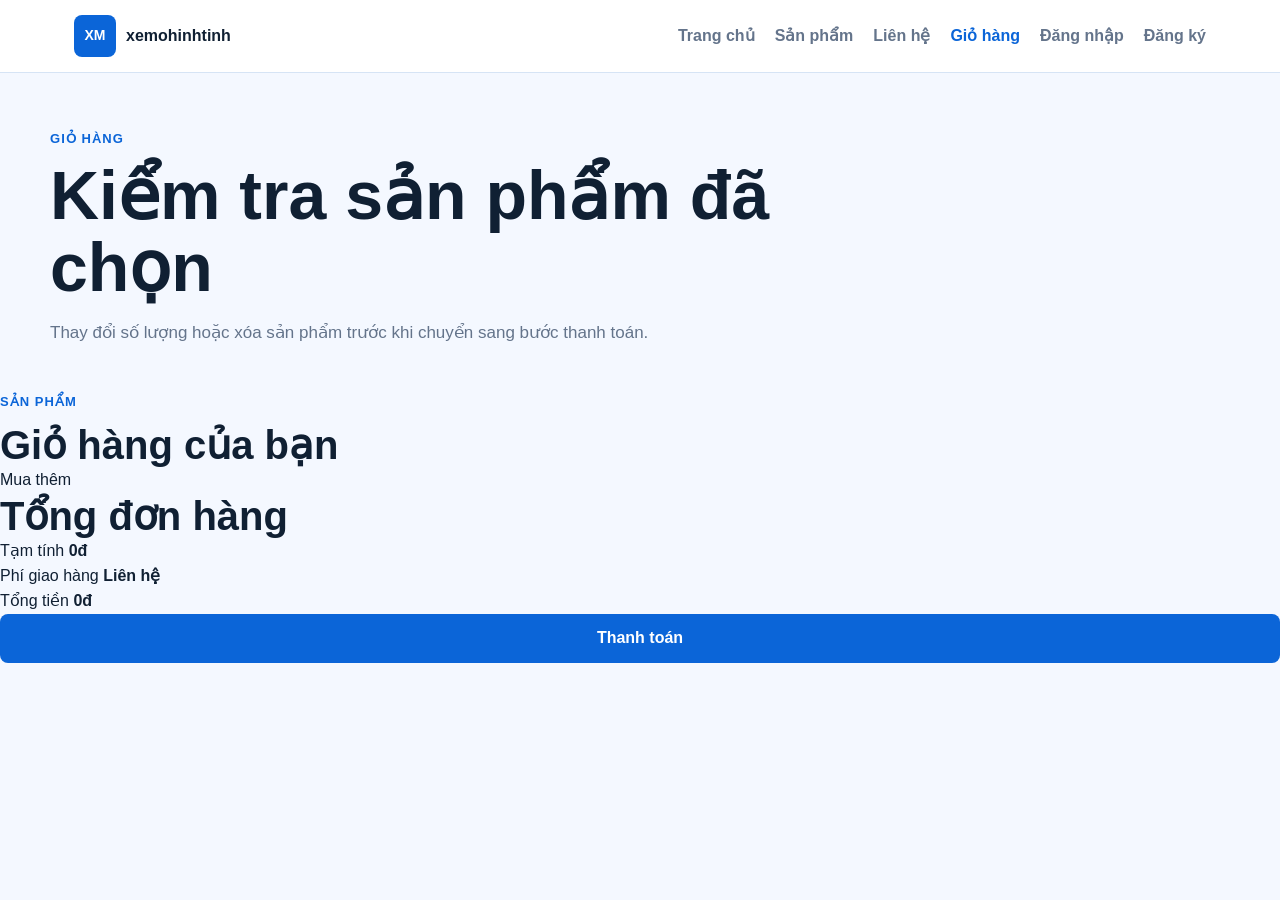
==== cart/index.html @ f3dd8140 "add cart feature" ====
<!DOCTYPE html>
<html lang="vi">
<head>
  <meta charset="UTF-8">
  <meta name="viewport" content="width=device-width, initial-scale=1.0">
  <title>Giỏ hàng - xemohinhtinh</title>
  <link rel="stylesheet" href="../css/style.css">
  <link rel="stylesheet" href="cart.css">
</head>
<body data-page="cart">
  <header class="site-header">
    <nav class="nav">
      <a class="brand" href="../home/index.html" aria-label="xemohinhtinh trang chủ">
        <span class="brand-mark">XM</span>
        <span>xemohinhtinh</span>
      </a>

      <button class="nav-toggle" type="button" aria-label="Mở menu" data-menu-toggle>
        <span></span>
        <span></span>
        <span></span>
      </button>

      <div class="nav-links" data-nav-links>
        <a href="../home/index.html" data-nav="home">Trang chủ</a>
        <a href="../product-list/index.html" data-nav="product-list">Sản phẩm</a>
        <a href="../home/index.html#contact">Liên hệ</a>
        <a href="../cart/index.html" data-nav="cart">Giỏ hàng <span class="cart-count" data-cart-count hidden>0</span></a>
        <a class="auth-guest" href="../login/index.html" data-nav="login">Đăng nhập</a>
        <a class="auth-guest" href="../sign-up/index.html" data-nav="sign-up">Đăng ký</a>
        <div class="auth-menu auth-user" data-user-menu>
          <button class="user-icon-button" type="button" aria-label="Tài khoản của tôi" aria-expanded="false" data-user-menu-toggle>
            <span class="user-icon-shape" aria-hidden="true"></span>
          </button>
          <div class="user-dropdown" data-user-dropdown>
            <p class="user-menu-title">Tài khoản của tôi</p>
            <p class="user-menu-name" data-user-name></p>
            <p class="user-menu-email" data-user-email></p>
            <a href="../cart/index.html">Giỏ hàng</a>
            <button class="dropdown-button" type="button" data-logout>Đăng xuất</button>
          </div>
        </div>
      </div>
    </nav>
  </header>

  <main>
    <section class="page-title">
      <p class="eyebrow">Giỏ hàng</p>
      <h1>Kiểm tra sản phẩm đã chọn</h1>
      <p>Thay đổi số lượng hoặc xóa sản phẩm trước khi chuyển sang bước thanh toán.</p>
    </section>

    <section class="cart-layout" data-cart-page>
      <div class="cart-panel">
        <div class="panel-heading">
          <div>
            <p class="eyebrow">Sản phẩm</p>
            <h2>Giỏ hàng của bạn</h2>
          </div>
          <a href="../product-list/index.html">Mua thêm</a>
        </div>
        <div class="cart-list" data-cart-list></div>
      </div>

      <aside class="summary-card">
        <h2>Tổng đơn hàng</h2>
        <div class="summary-lines">
          <div>
            <span>Tạm tính</span>
            <strong data-cart-subtotal>0đ</strong>
          </div>
          <div>
            <span>Phí giao hàng</span>
            <strong>Liên hệ</strong>
          </div>
          <div class="summary-total">
            <span>Tổng tiền</span>
            <strong data-cart-total>0đ</strong>
          </div>
        </div>
        <a class="primary-button full" href="../checkout/index.html" data-checkout-link>Thanh toán</a>
      </aside>
    </section>
  </main>

  <script src="../js/mock-data.js"></script>
  <script src="../js/main.js"></script>
  <script src="cart.js"></script>
</body>
</html>
---- css/style.css ----
:root {
  --bg: #f4f8ff;
  --surface: #ffffff;
  --surface-soft: #e8f1ff;
  --ink: #102033;
  --muted: #64748b;
  --line: #d6e4f5;
  --accent: #0b65d8;
  --accent-dark: #084da5;
  --accent-soft: #dcecff;
  --success: #12805c;
  --danger: #c62846;
  --shadow: 0 18px 40px rgba(15, 83, 158, 0.12);
}

* {
  box-sizing: border-box;
}

html {
  scroll-behavior: smooth;
}

body {
  margin: 0;
  background: var(--bg);
  color: var(--ink);
  font-family: "Segoe UI", Arial, Helvetica, sans-serif;
  line-height: 1.55;
}

img {
  display: block;
  max-width: 100%;
}

a {
  color: inherit;
  text-decoration: none;
}

button,
input,
select {
  font: inherit;
}

.site-header {
  position: sticky;
  top: 0;
  z-index: 10;
  background: rgba(255, 255, 255, 0.94);
  border-bottom: 1px solid var(--line);
  backdrop-filter: blur(12px);
}

.nav {
  display: flex;
  align-items: center;
  justify-content: space-between;
  max-width: 1180px;
  min-height: 72px;
  margin: 0 auto;
  padding: 0 24px;
  gap: 20px;
}

.brand {
  display: inline-flex;
  align-items: center;
  gap: 10px;
  font-weight: 900;
  letter-spacing: 0;
}

.brand-mark {
  display: inline-grid;
  place-items: center;
  width: 42px;
  height: 42px;
  border-radius: 8px;
  background: var(--accent);
  color: #fff;
  font-size: 14px;
}

.nav-links {
  display: flex;
  align-items: center;
  gap: 20px;
}

.nav-links a,
.link-button {
  border: 0;
  background: transparent;
  color: var(--muted);
  cursor: pointer;
  padding: 8px 0;
  font-weight: 700;
}

.nav-links a:hover,
.link-button:hover,
.nav-links .active {
  color: var(--accent);
}

.nav-user {
  color: var(--muted);
  font-size: 14px;
}

.nav-user strong {
  color: var(--ink);
}

.auth-user {
  display: none;
}

.is-logged-in .auth-user {
  display: inline-flex;
}

.is-logged-in .auth-guest {
  display: none;
}

.nav-toggle {
  display: none;
  width: 42px;
  height: 42px;
  border: 1px solid var(--line);
  border-radius: 8px;
  background: var(--surface);
  padding: 10px;
}

.nav-toggle span {
  display: block;
  height: 2px;
  margin: 5px 0;
  background: var(--ink);
}

.hero {
  min-height: 560px;
  display: flex;
  align-items: center;
  background:
    linear-gradient(90deg, rgba(4, 40, 84, 0.92), rgba(9, 91, 183, 0.68), rgba(9, 91, 183, 0.12)),
    url("https://scontent.fsgn2-9.fna.fbcdn.net/v/t39.30808-6/486575933_3131750020316023_6733836398418165554_n.jpg?stp=dst-jpg_tt6&cstp=mx2048x1475&ctp=s2048x1475&_nc_cat=106&ccb=1-7&_nc_sid=cc71e4&_nc_eui2=AeHy-ZCAarVaLuYwxW5cgHwyYDq18gAPu9FgOrXyAA-70eAQnSPd9JyhTPJCFEra_jsWBXuuKcc1rI_bYBiyW0EK&_nc_ohc=cTesIXjYpvkQ7kNvwEBwCtT&_nc_oc=AdoDwcRF24oAcEbL5cx9U-I3ehBm-pru-K8_IjXxIgfONa5ta2Y0dESY3KTwfrEh7T4&_nc_zt=23&_nc_ht=scontent.fsgn2-9.fna&_nc_gid=bWYNdfJRCgp1oJQNuF2YtQ&_nc_ss=7b2a8&oh=00_Af_9prgPtyWP71Ju6aTXL6Jr5YRss8n2GPS3trbczEnrqg&oe=6A374EC4") center/cover;
  color: #fff;
}

.hero-content {
  width: min(1180px, calc(100% - 48px));
  margin: 0 auto;
  padding: 80px 0 120px;
}

.eyebrow {
  margin: 0 0 10px;
  color: var(--accent);
  font-size: 13px;
  font-weight: 900;
  letter-spacing: 0.08em;
  text-transform: uppercase;
}

.hero .eyebrow,
.info-band .eyebrow {
  color: #d9ebff;
}

h1,
h2,
h3,
p {
  overflow-wrap: anywhere;
}

h1 {
  max-width: 820px;
  margin: 0;
  font-size: clamp(36px, 6vw, 68px);
  line-height: 1.06;
  letter-spacing: 0;
}

h2 {
  margin: 0;
  font-size: clamp(26px, 4vw, 40px);
  line-height: 1.16;
  letter-spacing: 0;
}

.hero-text {
  max-width: 650px;
  margin: 22px 0 0;
  color: rgba(255, 255, 255, 0.88);
  font-size: 18px;
}

.hero-actions,
.search-row {
  display: flex;
  flex-wrap: wrap;
  gap: 12px;
  margin-top: 28px;
}

.primary-button,
.secondary-button,
.detail-button {
  display: inline-flex;
  align-items: center;
  justify-content: center;
  min-height: 46px;
  border-radius: 8px;
  border: 1px solid transparent;
  padding: 11px 18px;
  font-weight: 900;
  cursor: pointer;
}

.primary-button,
.detail-button {
  background: var(--accent);
  color: #fff;
}

.primary-button:hover,
.detail-button:hover {
  background: var(--accent-dark);
}

.secondary-button {
  background: rgba(255, 255, 255, 0.12);
  color: inherit;
  border-color: currentColor;
}

.secondary-button.full,
.primary-button.full {
  width: 100%;
}

.secondary-button.full {
  color: var(--accent);
  background: var(--surface);
  border-color: var(--line);
}

.secondary-button.full:hover {
  background: var(--accent-soft);
}

.compact {
  min-width: 110px;
}

.toolbar-section,
.section,
.page-title,
.catalog-layout,
.detail-shell,
.auth-page {
  width: min(1180px, calc(100% - 48px));
  margin: 0 auto;
}

.toolbar-section {
  margin-top: -62px;
}

.search-panel {
  display: grid;
  gap: 8px;
  padding: 22px;
  border: 1px solid var(--line);
  border-radius: 8px;
  background: var(--surface);
  box-shadow: var(--shadow);
}

label {
  color: var(--muted);
  font-size: 14px;
  font-weight: 800;
}

input,
select {
  width: 100%;
  min-height: 46px;
  border: 1px solid var(--line);
  border-radius: 8px;
  background: #fff;
  color: var(--ink);
  padding: 10px 12px;
}

input:focus,
select:focus {
  outline: 3px solid rgba(11, 101, 216, 0.18);
  border-color: var(--accent);
}

.section {
  padding: 72px 0;
}

.section-heading,
.info-band,
.collection-band {
  display: flex;
  align-items: end;
  justify-content: space-between;
  gap: 24px;
}

.section-heading a {
  color: var(--accent);
  font-weight: 900;
}

.product-grid {
  display: grid;
  grid-template-columns: repeat(4, minmax(0, 1fr));
  gap: 20px;
  margin-top: 28px;
}

.product-card {
  display: flex;
  flex-direction: column;
  min-height: 100%;
  overflow: hidden;
  border: 1px solid var(--line);
  border-radius: 8px;
  background: var(--surface);
  box-shadow: 0 10px 24px rgba(15, 83, 158, 0.06);
}

.product-media {
  position: relative;
  display: block;
  aspect-ratio: 4 / 3;
  background: var(--surface-soft);
  overflow: hidden;
}

.product-media img {
  width: 100%;
  height: 100%;
  object-fit: cover;
  transition: transform 0.25s ease;
}

.product-card:hover .product-media img {
  transform: scale(1.04);
}

.badge {
  position: absolute;
  top: 12px;
  left: 12px;
  border-radius: 999px;
  background: rgba(11, 101, 216, 0.92);
  color: #fff;
  padding: 5px 9px;
  font-size: 12px;
  font-weight: 900;
}

.product-body {
  display: flex;
  flex: 1;
  flex-direction: column;
  padding: 16px;
  gap: 10px;
}

.product-body h3 {
  margin: 0;
  min-height: 72px;
  font-size: 16px;
  line-height: 1.35;
}

.product-meta {
  margin: 0;
  color: var(--muted);
  font-size: 14px;
}

.product-price {
  margin: auto 0 0;
  color: var(--accent);
  font-size: 20px;
  font-weight: 900;
}

.detail-button {
  margin-top: 4px;
  min-height: 42px;
  font-size: 14px;
}

.collection-band {
  align-items: center;
  padding: 34px;
  border: 1px solid var(--line);
  border-radius: 8px;
  background: var(--surface);
}

.collection-list {
  display: flex;
  flex-wrap: wrap;
  justify-content: flex-end;
  gap: 10px;
}

.collection-list span {
  border-radius: 999px;
  background: var(--accent-soft);
  color: var(--accent-dark);
  padding: 8px 12px;
  font-weight: 900;
}

.info-band {
  align-items: center;
  margin-bottom: 60px;
  padding: 34px;
  border-radius: 8px;
  background: var(--accent);
  color: #fff;
}

.contact-list p {
  margin: 6px 0;
  color: rgba(255, 255, 255, 0.88);
}

.page-title {
  padding: 56px 0 28px;
}

.page-title p:not(.eyebrow) {
  max-width: 760px;
  color: var(--muted);
  font-size: 17px;
}

.catalog-layout {
  display: grid;
  grid-template-columns: 280px minmax(0, 1fr);
  align-items: start;
  gap: 28px;
  padding-bottom: 70px;
}

.filters {
  position: sticky;
  top: 92px;
  display: grid;
  gap: 18px;
  padding: 20px;
  border: 1px solid var(--line);
  border-radius: 8px;
  background: var(--surface);
  box-shadow: 0 10px 24px rgba(15, 83, 158, 0.06);
}

.filter-group,
.form-field {
  display: grid;
  gap: 8px;
}

.catalog-summary {
  display: flex;
  align-items: center;
  justify-content: space-between;
  min-height: 46px;
  color: var(--muted);
}

.catalog-summary p {
  margin: 0;
}

.pagination {
  display: flex;
  justify-content: center;
  gap: 8px;
  margin-top: 28px;
}

.page-button {
  min-width: 42px;
  height: 42px;
  border: 1px solid var(--line);
  border-radius: 8px;
  background: var(--surface);
  color: var(--ink);
  cursor: pointer;
  font-weight: 800;
}

.page-button.active {
  border-color: var(--accent);
  background: var(--accent);
  color: #fff;
}

.empty-state {
  grid-column: 1 / -1;
  padding: 40px;
  border: 1px dashed var(--line);
  border-radius: 8px;
  background: var(--surface);
  text-align: center;
  color: var(--muted);
}

.breadcrumb {
  display: flex;
  flex-wrap: wrap;
  align-items: center;
  gap: 8px;
  padding: 34px 0 18px;
  color: var(--muted);
  font-size: 14px;
  font-weight: 700;
}

.breadcrumb a {
  color: var(--accent);
}

.product-detail-layout {
  display: grid;
  grid-template-columns: minmax(0, 1.02fr) minmax(360px, 0.98fr);
  gap: 34px;
  align-items: start;
  padding-bottom: 18px;
}

.detail-gallery,
.detail-info,
.auth-form,
.auth-copy,
.spec-card {
  border: 1px solid var(--line);
  border-radius: 8px;
  background: var(--surface);
  box-shadow: 0 10px 24px rgba(15, 83, 158, 0.06);
}

.detail-gallery {
  padding: 16px;
}

.detail-main-image {
  aspect-ratio: 4 / 3;
  overflow: hidden;
  border-radius: 8px;
  background: var(--surface-soft);
}

.detail-main-image img,
.detail-thumbs img {
  width: 100%;
  height: 100%;
  object-fit: cover;
}

.detail-thumbs {
  display: grid;
  grid-template-columns: repeat(4, 1fr);
  gap: 10px;
  margin-top: 12px;
}

.detail-thumbs button {
  aspect-ratio: 4 / 3;
  overflow: hidden;
  border: 2px solid transparent;
  border-radius: 8px;
  background: var(--surface-soft);
  padding: 0;
  cursor: pointer;
}

.detail-thumbs button.active {
  border-color: var(--accent);
}

.detail-info {
  padding: 28px;
}

.detail-info h1 {
  max-width: none;
  font-size: clamp(30px, 4vw, 46px);
}

.detail-price {
  margin: 18px 0 0;
  color: var(--accent);
  font-size: 30px;
  font-weight: 900;
}

.detail-description {
  margin: 16px 0 0;
  color: var(--muted);
}

.quantity-row {
  display: flex;
  align-items: center;
  justify-content: space-between;
  gap: 16px;
  margin-top: 24px;
  padding: 16px;
  border-radius: 8px;
  background: var(--surface-soft);
  font-weight: 800;
}

.quantity-control {
  display: grid;
  grid-template-columns: 42px 72px 42px;
  height: 42px;
}

.quantity-control button,
.quantity-control input {
  min-height: 42px;
  border: 1px solid var(--line);
  background: #fff;
  color: var(--ink);
  text-align: center;
  font-weight: 900;
}

.quantity-control button {
  cursor: pointer;
}

.quantity-control button:first-child {
  border-radius: 8px 0 0 8px;
}

.quantity-control button:last-child {
  border-radius: 0 8px 8px 0;
}

.quantity-control input {
  border-radius: 0;
  border-left: 0;
  border-right: 0;
}

.detail-add-button {
  width: 100%;
  margin-top: 18px;
}

.spec-card {
  margin-top: 22px;
  padding: 20px;
  box-shadow: none;
}

.spec-card h2 {
  font-size: 22px;
}

.spec-card dl {
  display: grid;
  gap: 12px;
  margin: 16px 0 0;
}

.spec-card dl div {
  display: grid;
  grid-template-columns: 150px 1fr;
  gap: 16px;
  padding-bottom: 12px;
  border-bottom: 1px solid var(--line);
}

.spec-card dl div:last-child {
  border-bottom: 0;
  padding-bottom: 0;
}

.spec-card dt {
  color: var(--muted);
  font-weight: 800;
}

.spec-card dd {
  margin: 0;
  font-weight: 700;
}

.related-section {
  padding-top: 42px;
}

.auth-page {
  display: grid;
  grid-template-columns: minmax(0, 0.95fr) minmax(360px, 0.75fr);
  gap: 28px;
  align-items: start;
  padding: 64px 0 86px;
}

.auth-copy,
.auth-form {
  padding: 30px;
}

.auth-copy {
  min-height: 100%;
  background:
    linear-gradient(135deg, rgba(11, 101, 216, 0.94), rgba(8, 77, 165, 0.92)),
    var(--accent);
  color: #fff;
}

.auth-copy .eyebrow {
  color: #d9ebff;
}

.auth-copy p:not(.eyebrow) {
  max-width: 640px;
  color: rgba(255, 255, 255, 0.86);
  font-size: 17px;
}

.auth-form {
  display: grid;
  gap: 18px;
}

.auth-note {
  margin: 0;
  color: var(--muted);
  text-align: center;
}

.auth-note a,
.form-message a {
  color: var(--accent);
  font-weight: 900;
}

.form-message {
  display: none;
  margin: 0;
  border-radius: 8px;
  padding: 12px 14px;
  font-size: 14px;
  font-weight: 700;
}

.form-message.error,
.form-message.success {
  display: block;
}

.form-message.error {
  background: rgba(198, 40, 70, 0.1);
  color: var(--danger);
}

.form-message.success {
  background: rgba(18, 128, 92, 0.1);
  color: var(--success);
}

@media (max-width: 1040px) {
  .product-grid {
    grid-template-columns: repeat(3, minmax(0, 1fr));
  }
}

@media (max-width: 900px) {
  .product-grid {
    grid-template-columns: repeat(2, minmax(0, 1fr));
  }

  .catalog-layout,
  .product-detail-layout,
  .auth-page {
    grid-template-columns: 1fr;
  }

  .filters {
    position: static;
  }
}

@media (max-width: 760px) {
  .nav {
    min-height: 64px;
    padding: 0 16px;
  }

  .nav-toggle {
    display: block;
  }

  .nav-links {
    position: absolute;
    top: 64px;
    left: 0;
    right: 0;
    display: none;
    flex-direction: column;
    align-items: stretch;
    padding: 18px 24px 24px;
    background: var(--surface);
    border-bottom: 1px solid var(--line);
  }

  .nav-links.open {
    display: flex;
  }

  .nav-user,
  .is-logged-in .auth-user {
    display: block;
  }

  .hero {
    min-height: 520px;
  }

  .hero-content,
  .toolbar-section,
  .section,
  .page-title,
  .catalog-layout,
  .detail-shell,
  .auth-page {
    width: min(100% - 32px, 1180px);
  }

  .hero-content {
    padding-bottom: 100px;
  }

  .product-grid {
    grid-template-columns: 1fr;
  }

  .section-heading,
  .info-band,
  .collection-band,
  .quantity-row {
    align-items: flex-start;
    flex-direction: column;
  }

  .info-band,
  .collection-band,
  .detail-info,
  .auth-copy,
  .auth-form {
    padding: 24px;
  }

  .collection-list {
    justify-content: flex-start;
  }

  .detail-thumbs {
    grid-template-columns: repeat(2, 1fr);
  }

  .spec-card dl div {
    grid-template-columns: 1fr;
    gap: 4px;
  }
}
---- cart/cart.css ----
/* CSS rieng cho man hinh gio hang. Style dung chung nam trong ../css/style.css */
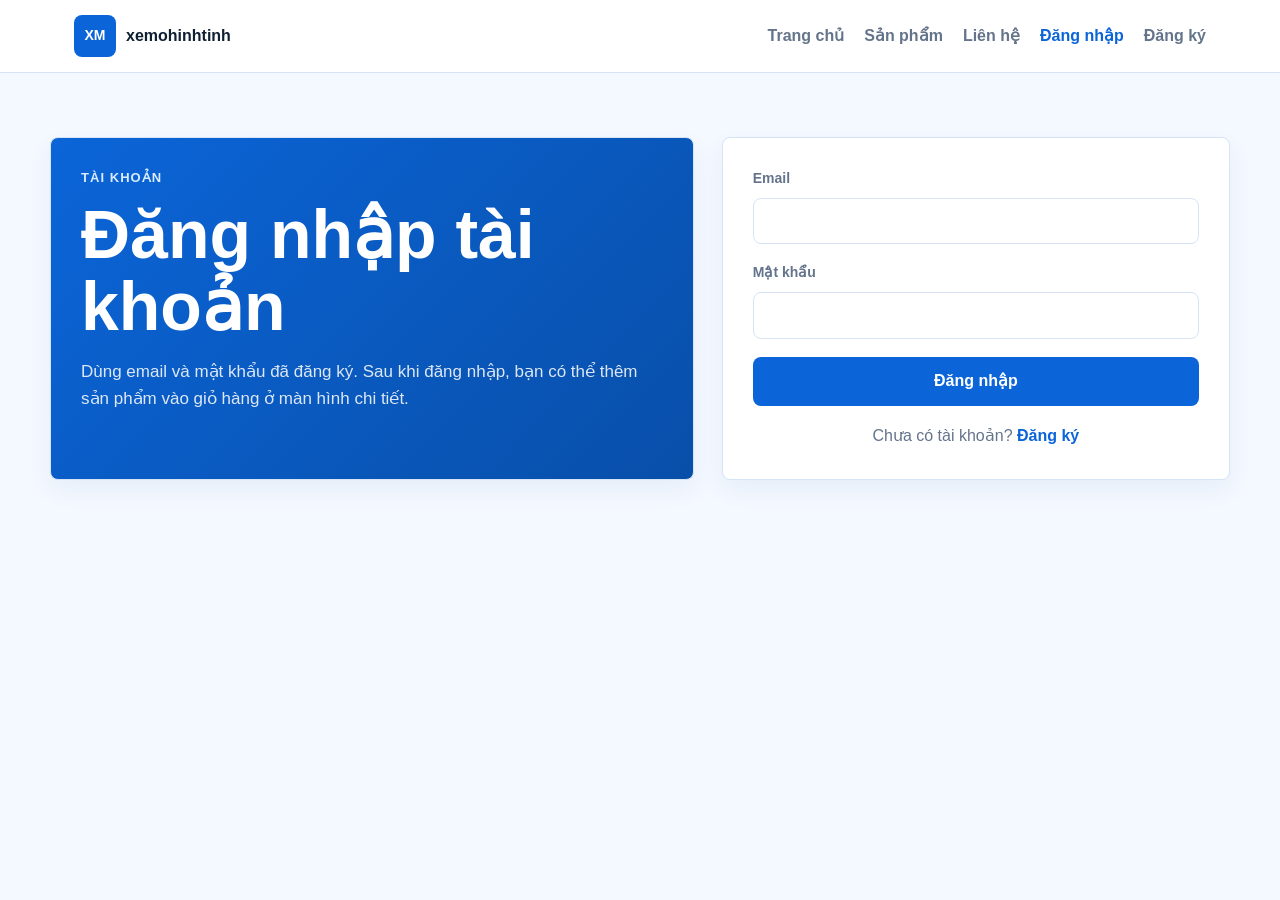
==== commit e65faacd: "update Ui" ====
--- a/cart/index.html
+++ b/cart/index.html
@@ -25,7 +25,7 @@
         <a href="../home/index.html" data-nav="home">Trang chủ</a>
         <a href="../product-list/index.html" data-nav="product-list">Sản phẩm</a>
         <a href="../home/index.html#contact">Liên hệ</a>
-        <a href="../cart/index.html" data-nav="cart">Giỏ hàng <span class="cart-count" data-cart-count hidden>0</span></a>
+        <a class="auth-user" href="../cart/index.html" data-nav="cart">Giỏ hàng <span class="cart-count" data-cart-count hidden>0</span></a>
         <a class="auth-guest" href="../login/index.html" data-nav="login">Đăng nhập</a>
         <a class="auth-guest" href="../sign-up/index.html" data-nav="sign-up">Đăng ký</a>
         <div class="auth-menu auth-user" data-user-menu>
@@ -36,6 +36,7 @@
             <p class="user-menu-title">Tài khoản của tôi</p>
             <p class="user-menu-name" data-user-name></p>
             <p class="user-menu-email" data-user-email></p>
+            <a href="../my-account/index.html">Tài khoản của tôi</a>
             <a href="../cart/index.html">Giỏ hàng</a>
             <button class="dropdown-button" type="button" data-logout>Đăng xuất</button>
           </div>
--- a/css/style.css
+++ b/css/style.css
@@ -41,7 +41,8 @@
 
 button,
 input,
-select {
+select,
+textarea {
   font: inherit;
 }
 
@@ -106,13 +107,131 @@
   color: var(--accent);
 }
 
-.nav-user {
-  color: var(--muted);
-  font-size: 14px;
-}
-
-.nav-user strong {
+.cart-count {
+  display: inline-grid;
+  place-items: center;
+  min-width: 22px;
+  height: 22px;
+  margin-left: 4px;
+  border-radius: 999px;
+  background: var(--accent);
+  color: #fff;
+  font-size: 12px;
+  font-weight: 900;
+}
+
+.auth-menu {
+  position: relative;
+  align-items: center;
+}
+
+.user-icon-button {
+  display: inline-grid;
+  place-items: center;
+  width: 42px;
+  height: 42px;
+  border: 1px solid var(--line);
+  border-radius: 999px;
+  background: var(--surface);
+  color: var(--accent);
+  cursor: pointer;
+}
+
+.user-icon-button:hover {
+  border-color: var(--accent);
+  background: var(--accent-soft);
+}
+
+.user-icon-shape {
+  position: relative;
+  width: 20px;
+  height: 20px;
+}
+
+.user-icon-shape::before,
+.user-icon-shape::after {
+  content: "";
+  position: absolute;
+  left: 50%;
+  transform: translateX(-50%);
+  background: currentColor;
+}
+
+.user-icon-shape::before {
+  top: 2px;
+  width: 8px;
+  height: 8px;
+  border-radius: 999px;
+}
+
+.user-icon-shape::after {
+  bottom: 2px;
+  width: 18px;
+  height: 9px;
+  border-radius: 999px 999px 6px 6px;
+}
+
+.user-dropdown {
+  position: absolute;
+  top: calc(100% + 12px);
+  right: 0;
+  z-index: 20;
+  display: none;
+  width: 260px;
+  padding: 14px;
+  border: 1px solid var(--line);
+  border-radius: 8px;
+  background: var(--surface);
+  box-shadow: var(--shadow);
+}
+
+.auth-menu.open .user-dropdown {
+  display: grid;
+  gap: 8px;
+}
+
+.user-menu-title,
+.user-menu-name,
+.user-menu-email {
+  margin: 0;
+}
+
+.user-menu-title {
+  color: var(--accent);
+  font-size: 13px;
+  font-weight: 900;
+  text-transform: uppercase;
+}
+
+.user-menu-name {
   color: var(--ink);
+  font-weight: 900;
+}
+
+.user-menu-email {
+  color: var(--muted);
+  font-size: 13px;
+  overflow-wrap: anywhere;
+}
+
+.user-dropdown a,
+.dropdown-button {
+  width: 100%;
+  min-height: 40px;
+  border: 0;
+  border-radius: 8px;
+  background: var(--accent-soft);
+  color: var(--accent-dark);
+  cursor: pointer;
+  padding: 9px 12px;
+  text-align: left;
+  font-weight: 900;
+}
+
+.dropdown-button:hover,
+.user-dropdown a:hover {
+  background: var(--accent);
+  color: #fff;
 }
 
 .auth-user {
@@ -257,6 +376,17 @@
   background: var(--accent-soft);
 }
 
+.secondary-button.light {
+  background: var(--surface);
+  color: var(--accent);
+  border-color: var(--line);
+}
+
+.primary-button.disabled {
+  pointer-events: none;
+  opacity: 0.48;
+}
+
 .compact {
   min-width: 110px;
 }
@@ -266,7 +396,11 @@
 .page-title,
 .catalog-layout,
 .detail-shell,
-.auth-page {
+.auth-page,
+.cart-layout,
+.checkout-layout,
+.order-confirmation-layout,
+.account-layout {
   width: min(1180px, calc(100% - 48px));
   margin: 0 auto;
 }
@@ -292,7 +426,8 @@
 }
 
 input,
-select {
+select,
+textarea {
   width: 100%;
   min-height: 46px;
   border: 1px solid var(--line);
@@ -303,9 +438,14 @@
 }
 
 input:focus,
-select:focus {
+select:focus,
+textarea:focus {
   outline: 3px solid rgba(11, 101, 216, 0.18);
   border-color: var(--accent);
+}
+
+textarea {
+  resize: vertical;
 }
 
 .section {
@@ -328,7 +468,7 @@
 
 .product-grid {
   display: grid;
-  grid-template-columns: repeat(4, minmax(0, 1fr));
+  grid-template-columns: repeat(3, minmax(0, 1fr));
   gap: 20px;
   margin-top: 28px;
 }
@@ -555,7 +695,14 @@
 .detail-info,
 .auth-form,
 .auth-copy,
-.spec-card {
+.spec-card,
+.cart-panel,
+.summary-card,
+.checkout-form,
+.order-success-card,
+.account-profile-card,
+.orders-panel,
+.history-order-card {
   border: 1px solid var(--line);
   border-radius: 8px;
   background: var(--surface);
@@ -788,10 +935,458 @@
   color: var(--success);
 }
 
+.cart-layout,
+.checkout-layout,
+.order-confirmation-layout {
+  display: grid;
+  grid-template-columns: minmax(0, 1fr) 360px;
+  align-items: start;
+  gap: 28px;
+  padding-bottom: 76px;
+}
+
+.account-layout {
+  display: grid;
+  grid-template-columns: 330px minmax(0, 1fr);
+  align-items: start;
+  gap: 28px;
+  padding-bottom: 76px;
+}
+
+.cart-panel,
+.checkout-form,
+.summary-card,
+.order-success-card,
+.account-profile-card,
+.orders-panel,
+.history-order-card {
+  padding: 24px;
+}
+
+.checkout-form {
+  display: grid;
+  gap: 18px;
+}
+
+.panel-heading {
+  display: flex;
+  align-items: end;
+  justify-content: space-between;
+  gap: 20px;
+  margin-bottom: 22px;
+}
+
+.panel-heading a {
+  color: var(--accent);
+  font-weight: 900;
+}
+
+.cart-list {
+  display: grid;
+  gap: 14px;
+}
+
+.cart-item {
+  display: grid;
+  grid-template-columns: 110px minmax(0, 1fr) 120px 160px 130px;
+  align-items: center;
+  gap: 18px;
+  padding: 14px;
+  border: 1px solid var(--line);
+  border-radius: 8px;
+  background: #fff;
+}
+
+.cart-thumb {
+  aspect-ratio: 4 / 3;
+  overflow: hidden;
+  border-radius: 8px;
+  background: var(--surface-soft);
+}
+
+.cart-thumb img {
+  width: 100%;
+  height: 100%;
+  object-fit: cover;
+}
+
+.cart-info h3 {
+  margin: 0;
+  font-size: 16px;
+  line-height: 1.35;
+}
+
+.cart-info p,
+.cart-unit,
+.cart-line-total {
+  margin: 0;
+}
+
+.cart-info p {
+  color: var(--muted);
+  font-size: 14px;
+}
+
+.cart-unit {
+  color: var(--muted);
+  font-weight: 800;
+}
+
+.cart-line-total {
+  color: var(--accent);
+  text-align: right;
+  font-size: 18px;
+  font-weight: 900;
+}
+
+.cart-quantity {
+  grid-template-columns: 40px 64px 40px;
+}
+
+.remove-button {
+  border: 0;
+  background: transparent;
+  color: var(--danger);
+  cursor: pointer;
+  padding: 8px 0 0;
+  font-size: 14px;
+  font-weight: 900;
+}
+
+.summary-card {
+  position: sticky;
+  top: 92px;
+}
+
+.summary-card h2 {
+  font-size: 24px;
+}
+
+.summary-lines {
+  display: grid;
+  gap: 14px;
+  margin: 22px 0;
+}
+
+.summary-lines div {
+  display: flex;
+  align-items: center;
+  justify-content: space-between;
+  gap: 16px;
+  color: var(--muted);
+}
+
+.summary-lines strong {
+  color: var(--ink);
+}
+
+.summary-total {
+  padding-top: 16px;
+  border-top: 1px solid var(--line);
+  font-size: 20px;
+}
+
+.summary-total strong {
+  color: var(--accent);
+}
+
+.form-grid {
+  display: grid;
+  grid-template-columns: repeat(2, minmax(0, 1fr));
+  gap: 16px;
+}
+
+.span-full {
+  grid-column: 1 / -1;
+}
+
+.mini-order-list {
+  display: grid;
+  gap: 14px;
+  margin-top: 18px;
+}
+
+.mini-order-item {
+  display: grid;
+  grid-template-columns: 74px minmax(0, 1fr) auto;
+  align-items: center;
+  gap: 12px;
+  padding-bottom: 14px;
+  border-bottom: 1px solid var(--line);
+}
+
+.mini-order-item:last-child {
+  border-bottom: 0;
+  padding-bottom: 0;
+}
+
+.mini-order-item img {
+  width: 74px;
+  aspect-ratio: 4 / 3;
+  border-radius: 8px;
+  object-fit: cover;
+  background: var(--surface-soft);
+}
+
+.mini-order-item h3,
+.mini-order-item p {
+  margin: 0;
+}
+
+.mini-order-item h3 {
+  font-size: 14px;
+  line-height: 1.35;
+}
+
+.mini-order-item p {
+  color: var(--muted);
+  font-size: 13px;
+}
+
+.mini-order-item strong {
+  color: var(--accent);
+  white-space: nowrap;
+}
+
+.order-success-card {
+  min-height: 100%;
+  background:
+    linear-gradient(135deg, rgba(11, 101, 216, 0.94), rgba(8, 77, 165, 0.92)),
+    var(--accent);
+  color: #fff;
+}
+
+.order-success-card .eyebrow {
+  color: #d9ebff;
+}
+
+.order-success-card h1 {
+  max-width: none;
+  font-size: clamp(32px, 5vw, 52px);
+}
+
+.order-success-card p:not(.eyebrow) {
+  color: rgba(255, 255, 255, 0.88);
+}
+
+.success-mark {
+  display: inline-grid;
+  place-items: center;
+  width: 58px;
+  height: 58px;
+  margin-bottom: 18px;
+  border-radius: 999px;
+  background: #fff;
+  color: var(--accent);
+  font-size: 30px;
+  font-weight: 900;
+}
+
+.order-info-grid {
+  display: grid;
+  grid-template-columns: repeat(2, minmax(0, 1fr));
+  gap: 12px;
+  margin-top: 24px;
+}
+
+.order-info-grid div {
+  display: grid;
+  gap: 4px;
+  padding: 14px;
+  border-radius: 8px;
+  background: rgba(255, 255, 255, 0.12);
+}
+
+.order-info-grid span {
+  color: rgba(255, 255, 255, 0.72);
+  font-size: 13px;
+  font-weight: 800;
+}
+
+.order-info-grid strong {
+  overflow-wrap: anywhere;
+}
+
+.success-actions {
+  display: flex;
+  flex-wrap: wrap;
+  gap: 12px;
+  margin-top: 28px;
+}
+
+.empty-state p {
+  margin: 8px 0 18px;
+}
+
+.account-profile-card {
+  position: sticky;
+  top: 92px;
+  display: grid;
+  gap: 16px;
+}
+
+.account-avatar {
+  display: inline-grid;
+  place-items: center;
+  width: 68px;
+  height: 68px;
+  border-radius: 8px;
+  background: var(--accent);
+  color: #fff;
+  font-size: 22px;
+  font-weight: 900;
+}
+
+.account-profile-card h2 {
+  font-size: 28px;
+}
+
+.account-detail-list {
+  display: grid;
+  gap: 12px;
+  margin: 0;
+}
+
+.account-detail-list div {
+  display: grid;
+  gap: 4px;
+  padding-bottom: 12px;
+  border-bottom: 1px solid var(--line);
+}
+
+.account-detail-list div:last-child {
+  border-bottom: 0;
+}
+
+.account-detail-list dt {
+  color: var(--muted);
+  font-size: 13px;
+  font-weight: 900;
+  text-transform: uppercase;
+}
+
+.account-detail-list dd {
+  margin: 0;
+  color: var(--ink);
+  font-weight: 800;
+  overflow-wrap: anywhere;
+}
+
+.order-history-list {
+  display: grid;
+  gap: 16px;
+}
+
+.history-order-card {
+  display: grid;
+  gap: 16px;
+}
+
+.history-order-header,
+.history-order-meta {
+  display: flex;
+  align-items: flex-start;
+  justify-content: space-between;
+  gap: 16px;
+}
+
+.history-order-header h3,
+.history-order-header p {
+  margin: 0;
+}
+
+.history-order-header p {
+  color: var(--muted);
+}
+
+.order-status {
+  border-radius: 999px;
+  background: rgba(18, 128, 92, 0.1);
+  color: var(--success);
+  padding: 6px 10px;
+  font-size: 13px;
+  font-weight: 900;
+  white-space: nowrap;
+}
+
+.history-order-meta {
+  display: grid;
+  grid-template-columns: repeat(3, minmax(0, 1fr));
+}
+
+.history-order-meta div {
+  display: grid;
+  gap: 4px;
+  padding: 12px;
+  border-radius: 8px;
+  background: var(--surface-soft);
+}
+
+.history-order-meta span {
+  color: var(--muted);
+  font-size: 13px;
+  font-weight: 800;
+}
+
+.history-order-meta strong {
+  overflow-wrap: anywhere;
+}
+
+.history-order-items {
+  display: grid;
+  grid-template-columns: repeat(2, minmax(0, 1fr));
+  gap: 12px;
+}
+
+.history-order-item {
+  display: grid;
+  grid-template-columns: 64px minmax(0, 1fr);
+  align-items: center;
+  gap: 10px;
+  padding: 10px;
+  border: 1px solid var(--line);
+  border-radius: 8px;
+}
+
+.history-order-item img {
+  width: 64px;
+  aspect-ratio: 4 / 3;
+  border-radius: 8px;
+  object-fit: cover;
+  background: var(--surface-soft);
+}
+
+.history-order-item div {
+  display: grid;
+  gap: 4px;
+}
+
+.history-order-item strong {
+  font-size: 14px;
+  line-height: 1.35;
+}
+
+.history-order-item span {
+  color: var(--muted);
+  font-size: 13px;
+}
+
 @media (max-width: 1040px) {
   .product-grid {
     grid-template-columns: repeat(3, minmax(0, 1fr));
   }
+
+  .cart-item {
+    grid-template-columns: 94px minmax(0, 1fr) 140px;
+  }
+
+  .cart-unit {
+    display: none;
+  }
+
+  .cart-line-total {
+    grid-column: 3;
+  }
 }
 
 @media (max-width: 900px) {
@@ -801,12 +1396,28 @@
 
   .catalog-layout,
   .product-detail-layout,
-  .auth-page {
+  .auth-page,
+  .cart-layout,
+  .checkout-layout,
+  .order-confirmation-layout,
+  .account-layout {
     grid-template-columns: 1fr;
   }
 
   .filters {
     position: static;
+  }
+
+  .summary-card {
+    position: static;
+  }
+
+  .account-profile-card {
+    position: static;
+  }
+
+  .history-order-items {
+    grid-template-columns: 1fr;
   }
 }
 
@@ -837,9 +1448,24 @@
     display: flex;
   }
 
-  .nav-user,
   .is-logged-in .auth-user {
     display: block;
+  }
+
+  .auth-menu {
+    width: 100%;
+  }
+
+  .user-icon-button {
+    width: 100%;
+    border-radius: 8px;
+  }
+
+  .user-dropdown {
+    position: static;
+    width: 100%;
+    margin-top: 10px;
+    box-shadow: none;
   }
 
   .hero {
@@ -852,7 +1478,11 @@
   .page-title,
   .catalog-layout,
   .detail-shell,
-  .auth-page {
+  .auth-page,
+  .cart-layout,
+  .checkout-layout,
+  .order-confirmation-layout,
+  .account-layout {
     width: min(100% - 32px, 1180px);
   }
 
@@ -876,7 +1506,14 @@
   .collection-band,
   .detail-info,
   .auth-copy,
-  .auth-form {
+  .auth-form,
+  .cart-panel,
+  .checkout-form,
+  .summary-card,
+  .order-success-card,
+  .account-profile-card,
+  .orders-panel,
+  .history-order-card {
     padding: 24px;
   }
 
@@ -892,4 +1529,36 @@
     grid-template-columns: 1fr;
     gap: 4px;
   }
-}
+
+  .cart-item {
+    grid-template-columns: 92px minmax(0, 1fr);
+    align-items: start;
+  }
+
+  .cart-quantity,
+  .cart-line-total {
+    grid-column: 2;
+  }
+
+  .cart-line-total {
+    text-align: left;
+  }
+
+  .form-grid,
+  .order-info-grid,
+  .history-order-meta {
+    grid-template-columns: 1fr;
+  }
+
+  .history-order-header {
+    flex-direction: column;
+  }
+
+  .mini-order-item {
+    grid-template-columns: 64px minmax(0, 1fr);
+  }
+
+  .mini-order-item strong {
+    grid-column: 2;
+  }
+}
